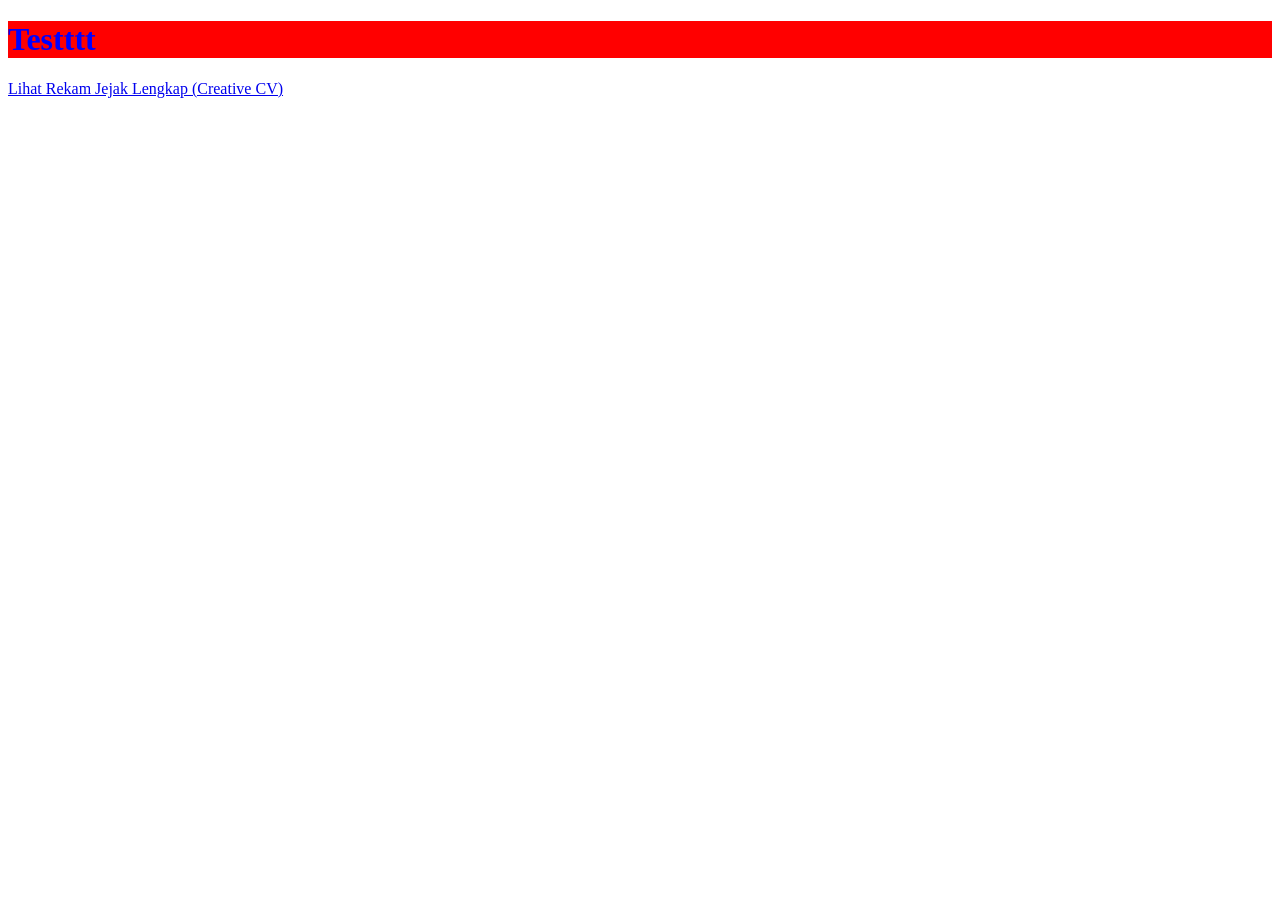
==== Portofolio/index.html @ dd3032a7 "add skeletal section" ====
<!DOCTYPE html>
<html lang="en">
<head>
    <meta charset="UTF-8">
    <meta name="viewport" content="width=device-width, initial-scale=1.0">
    <title>Document</title>
    <link rel="stylesheet" href="style.css">
</head>
<body>
    <div>
        <h1>Testttt</h1>
    </div>

    <!-- ==========================================
         ZONA 1: (Hero & Narasi Pembangunan)
         ========================================== -->
    <div id="section-hero">
        <!-- Foto Profil, Nama, Sub-title, & Social Icons -->
    </div>

    <div id="section-narasi">
        <!-- Teks Narasi "Membangun Indonesia..." -->
    </div>


    <!-- ==========================================
         ZONA 2: (Karya Nyata & Form Aspirasi)
         ========================================== -->
    <div id="section-karya">
        <!-- Grid Kartu Portofolio (Tol, IKN, Hilirisasi) + Pseudo-class Hover -->
    </div>

    <div id="section-aspirasi">
        <!-- Form Aspirasi & Sapa Warga -->
    </div>

    <div id="section-cta">
        <!-- Tombol Call to Action mengarah ke cv.html -->
        <a href="cv.html" class="btn-cv">Lihat Rekam Jejak Lengkap (Creative CV)</a>
    </div>
</body>
</html>
---- Portofolio/style.css ----
h1 {
    background-color: red;
    color: blue;
}
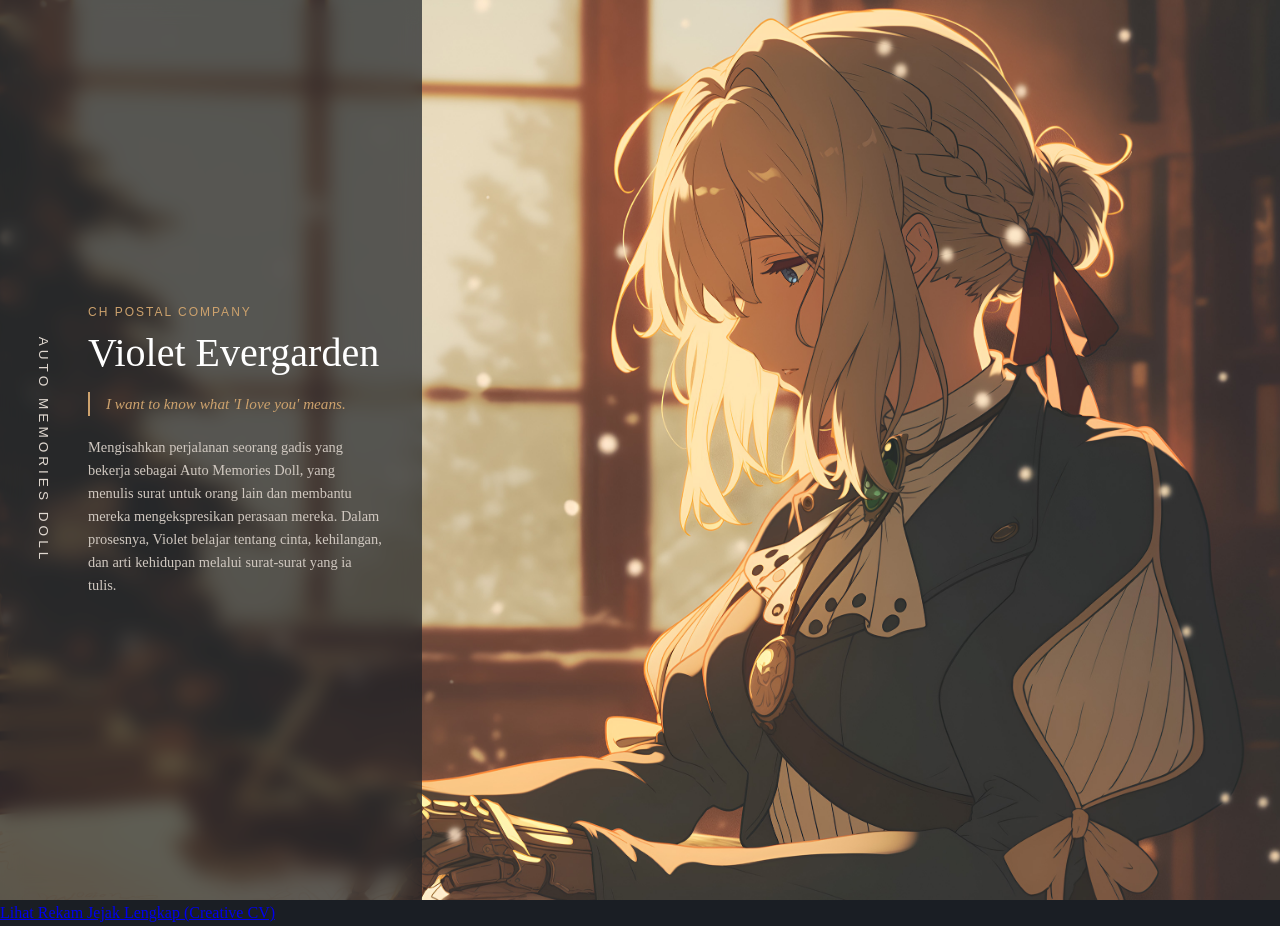
==== commit f57244cf: "tampak depan pokoknya" ====
--- a/Portofolio/index.html
+++ b/Portofolio/index.html
@@ -4,21 +4,35 @@
     <meta charset="UTF-8">
     <meta name="viewport" content="width=device-width, initial-scale=1.0">
     <title>Document</title>
-    <link rel="stylesheet" href="style.css">
+    <link rel="stylesheet" href="index.css">
 </head>
 <body>
-    <div>
-        <h1>Testttt</h1>
-    </div>
-
     <!-- ==========================================
          ZONA 1: (Hero & Narasi Pembangunan)
          ========================================== -->
-    <div id="section-hero">
-        <!-- Foto Profil, Nama, Sub-title, & Social Icons -->
+    <div id="main-profile">
+        
+        <div class="vertical-title">
+            <span>AUTO MEMORIES DOLL</span>
+        </div>
+
+        <div class="chara-card">
+            <div class="chara-content">
+                <span class="subheading">CH POSTAL COMPANY</span>
+                <h1>Violet Evergarden</h1>
+                <p class="quote">I want to know what 'I love you' means.</p>
+                <p class="description">
+                    Mengisahkan perjalanan seorang gadis yang bekerja sebagai Auto Memories Doll, yang menulis surat untuk orang lain dan membantu mereka mengekspresikan perasaan mereka. Dalam prosesnya, Violet belajar tentang cinta, kehilangan, dan arti kehidupan melalui surat-surat yang ia tulis.
+                </p>
+            </div>
+
+            <div class="violet-image">
+                <img src="assets/violet-overview.jpg" alt="Violet Evergarden Writing Letter">
+            </div>
+        </div>
     </div>
 
-    <div id="section-narasi">
+    <div>
         <!-- Teks Narasi "Membangun Indonesia..." -->
     </div>
 
--- a/Portofolio/index.css
+++ b/Portofolio/index.css
@@ -0,0 +1,153 @@
+/* base style */
+
+* {
+    margin: 0;
+    padding: 0;
+    box-sizing: border-box;
+}
+
+body {
+    background-color: #1a1e24;
+    font-family: 'Georgia', serif;
+    color: #2b2b2b;
+    line-height: 1.6;
+}
+
+/* Main profilllll */
+
+#main-profile {
+    position: relative;
+    display: flex;
+    width: 100vw;
+    height: 100vh;
+    padding: 0;
+    overflow: hidden;
+}
+
+.vertical-title {
+    position: absolute;
+    left: 2rem;
+    top: 50%;
+    transform: translateY(-50%);
+    writing-mode: vertical-rl;
+    font-size: 0.85rem;
+    letter-spacing: 4px;
+    color: #e0d8d0;
+    font-family: sans-serif;
+    z-index: 10;
+}
+
+.chara-card {
+    display: flex;
+    flex-direction: row;
+    width: 100%;
+    height: 100%;
+    position: relative;
+    background-color: transparent;
+}
+
+.chara-content {
+    flex: none;
+    width: 33vw;
+    max-width: 33vw;
+    padding: 3.5rem 2.5rem 3.5rem 5.5rem;
+    display: flex;
+    flex-direction: column;
+    justify-content: center;
+    color: #e0d8d0;
+    background-color: rgba(26, 30, 36, 0.7);
+    backdrop-filter: blur(10px);
+    z-index: 2;
+}
+
+.subheading {
+    font-size: 0.75rem;
+    letter-spacing: 2px;
+    color: #cda26d;
+    margin-bottom: 0.5rem;
+    font-family: sans-serif;
+}
+
+.chara-content h1 {
+    font-size: 2.5rem;
+    font-weight: normal;
+    margin-bottom: 1rem;
+    color: #ffffff;
+    line-height: 1.15;
+}
+
+.chara-content .quote {
+    font-style: italic;
+    color: #cda26d;
+    margin-bottom: 1.25rem;
+    border-left: 2px solid #cda26d;
+    padding-left: 1rem;
+    font-size: 0.95rem;
+    transition: color 0.3s ease;
+}
+
+.chara-content .quote:hover {
+    color: #ffffff;
+}
+
+.chara-content .description {
+    font-size: 0.9rem;
+    color: #d0c8c0;
+    line-height: 1.6;
+    text-align: left;
+}
+
+.violet-image {
+    position: absolute;
+    top: 0;
+    right: 0;
+    width: 100%;
+    height: 100%;
+    z-index: 1;
+}
+
+.violet-image img {
+    width: 100%;
+    height: 100%;
+    object-fit: cover;
+    object-position: 70% center;
+    display: block;
+}
+
+.violet-image img:hover {
+    opacity: 0.95;
+}
+
+/* responsive babyyyyy */
+
+@media screen and (max-width: 768px) {
+    #main-profile {
+        height: auto;
+        min-height: 100vh;
+    }
+
+    .vertical-title {
+        display: none;
+    }
+
+    .chara-card {
+        flex-direction: column-reverse;
+    }
+
+    .violet-image {
+        position: relative;
+        height: 40vh;
+        width: 100%;
+    }
+
+    .chara-content {
+        width: 100vw;
+        max-width: 100vw;
+        padding: 2.5rem 1.5rem;
+        background-color: rgba(26, 30, 36, 0.85);
+    }
+
+    .chara-content h1 {
+        font-size: 2rem;
+    }
+}
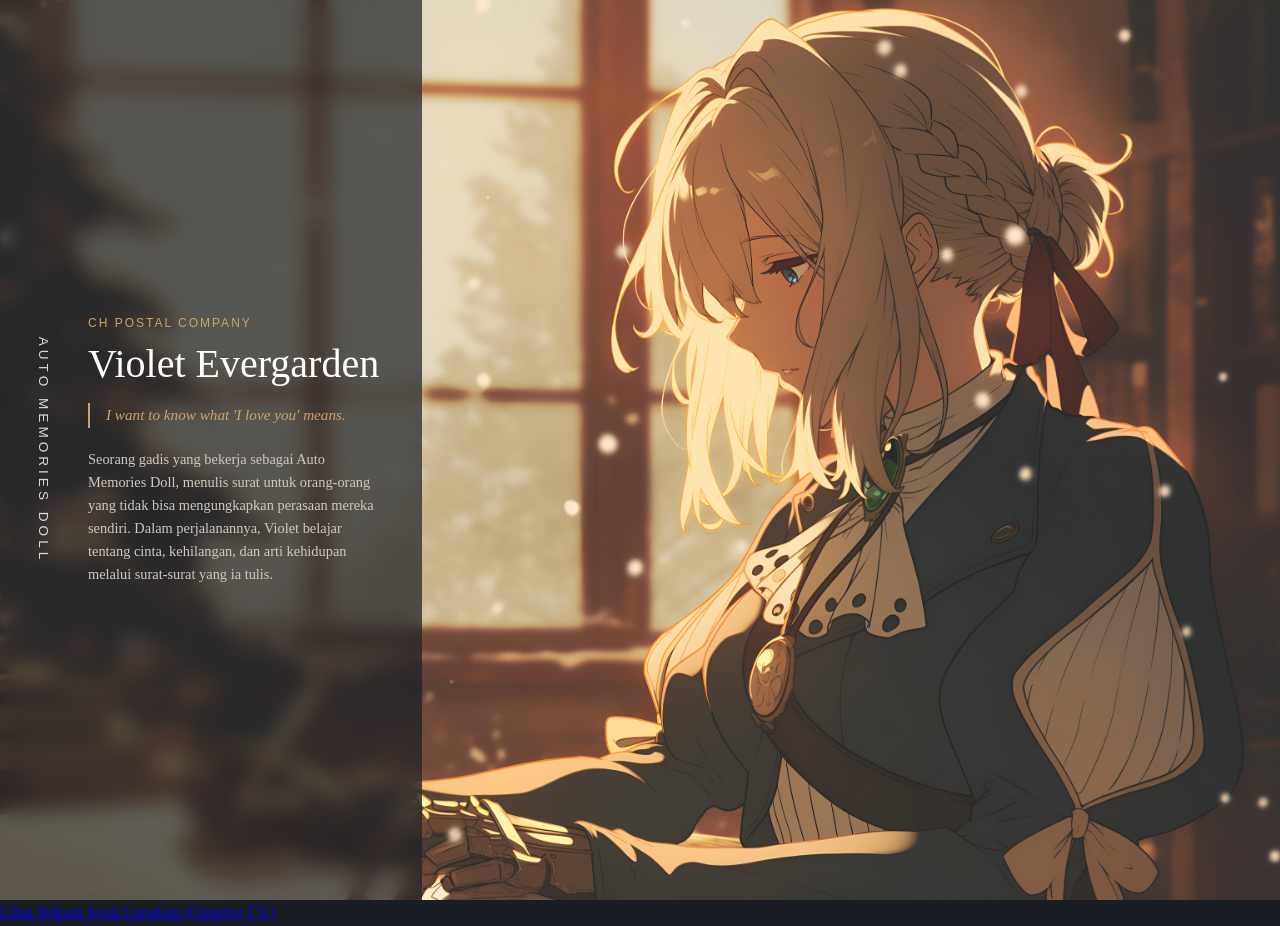
==== commit 0475cb42: "ubahhh deskripsi dikit" ====
--- a/Portofolio/index.html
+++ b/Portofolio/index.html
@@ -22,7 +22,7 @@
                 <h1>Violet Evergarden</h1>
                 <p class="quote">I want to know what 'I love you' means.</p>
                 <p class="description">
-                    Mengisahkan perjalanan seorang gadis yang bekerja sebagai Auto Memories Doll, yang menulis surat untuk orang lain dan membantu mereka mengekspresikan perasaan mereka. Dalam prosesnya, Violet belajar tentang cinta, kehilangan, dan arti kehidupan melalui surat-surat yang ia tulis.
+                    Seorang gadis yang bekerja sebagai Auto Memories Doll, menulis surat untuk orang-orang yang tidak bisa mengungkapkan perasaan mereka sendiri. Dalam perjalanannya, Violet belajar tentang cinta, kehilangan, dan arti kehidupan melalui surat-surat yang ia tulis.
                 </p>
             </div>
 
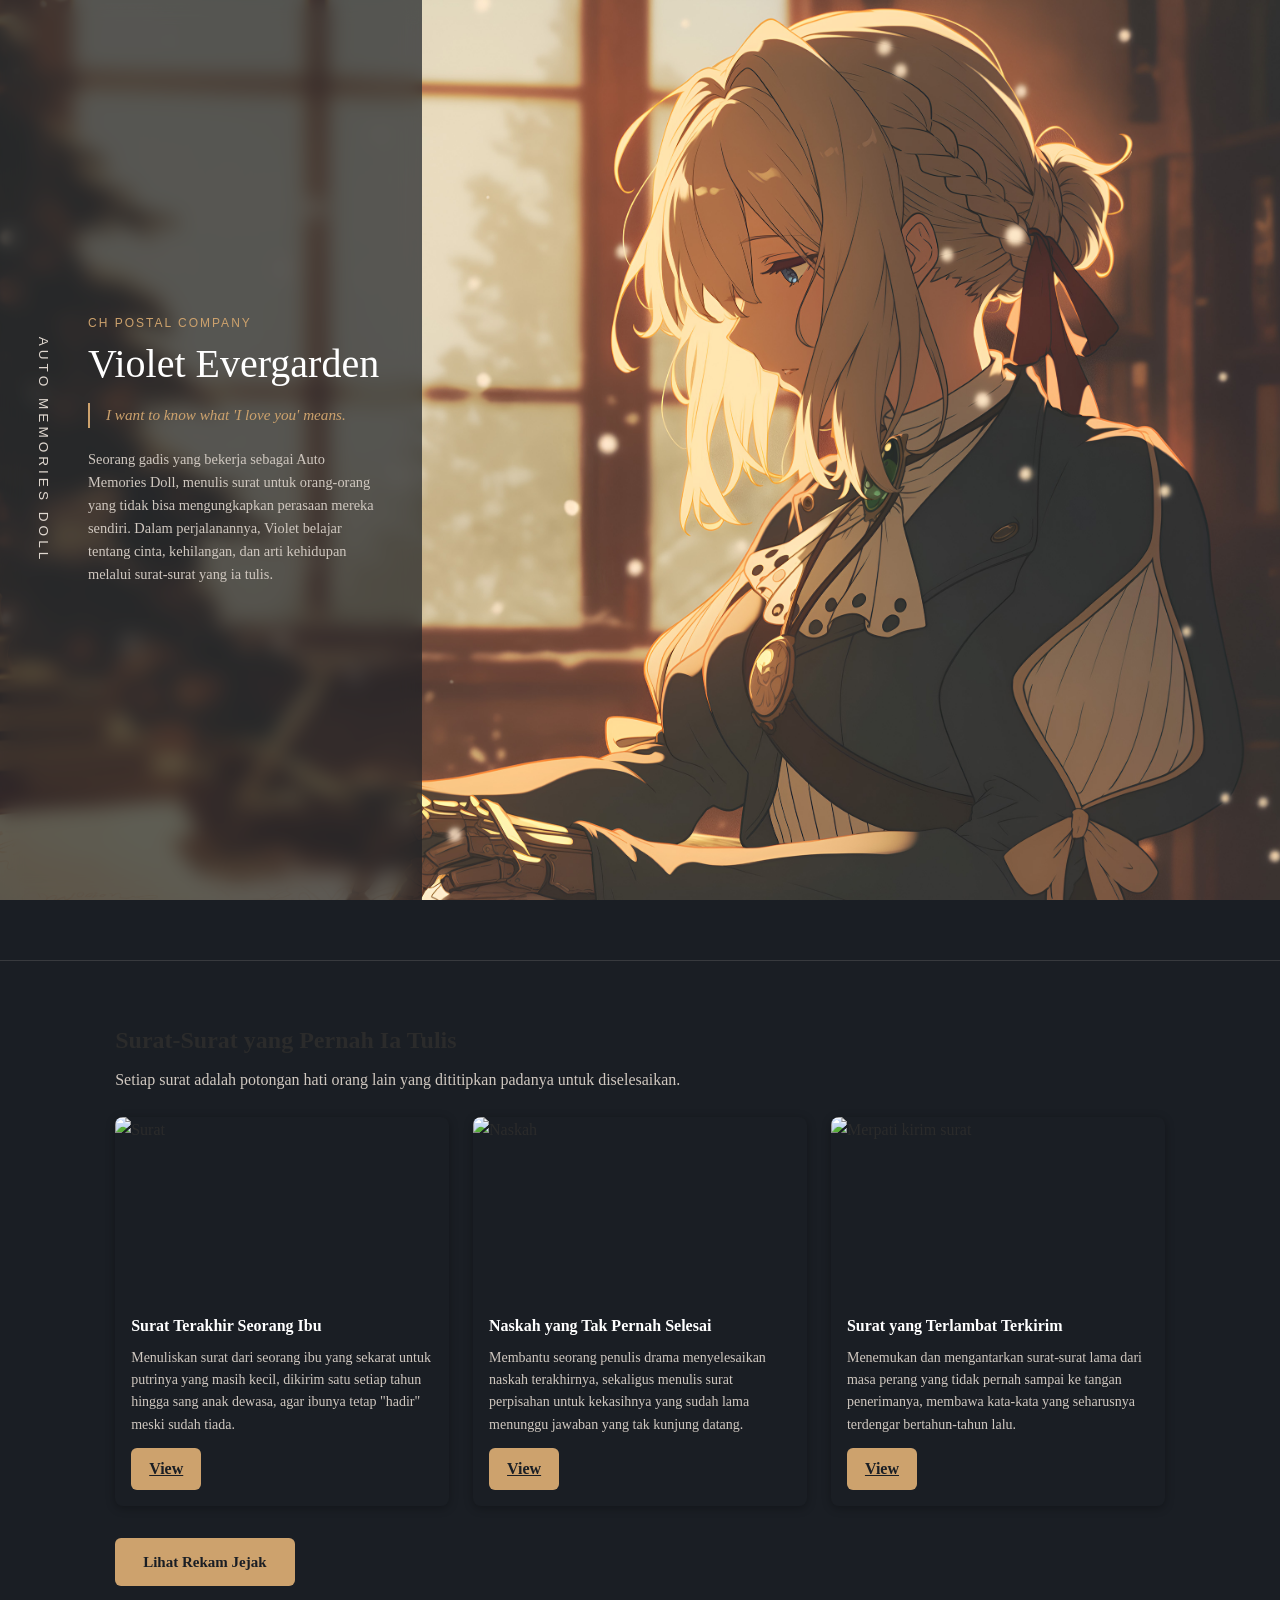
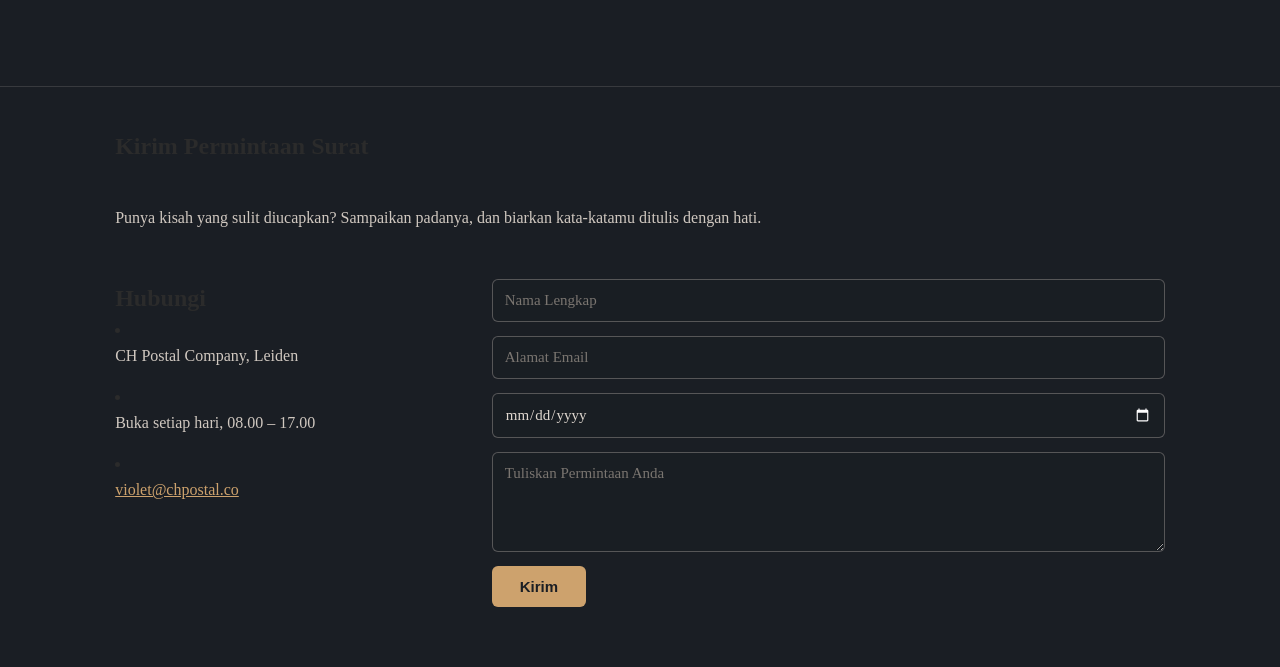
==== commit 0ff1803a: "update karya dan aspirasi" ====
--- a/Portofolio/index.html
+++ b/Portofolio/index.html
@@ -37,20 +37,106 @@
     </div>
 
 
-    <!-- ==========================================
-         ZONA 2: (Karya Nyata & Form Aspirasi)
-         ========================================== -->
-    <div id="section-karya">
-        <!-- Grid Kartu Portofolio (Tol, IKN, Hilirisasi) + Pseudo-class Hover -->
+   <div class="section-karya">
+        <h2>Surat-Surat yang Pernah Ia Tulis</h2>
+        <p>Setiap surat adalah potongan hati orang lain yang dititipkan padanya untuk diselesaikan.</p>
+
+        <div class="gallery">
+            <div class="kartu">
+                <img 
+                    src="https://i.pinimg.com/736x/f5/fd/c1/f5fdc143bde5fe8d6f9b1ac903088f05.jpg"
+                    alt="Surat"
+                />
+                <div class="layer"></div>
+                <div class="info">
+                    <h4>Surat Terakhir Seorang Ibu</h4>
+                    <p>Menuliskan surat dari seorang ibu yang sekarat untuk putrinya yang masih kecil, dikirim satu setiap tahun hingga sang anak dewasa, agar ibunya tetap "hadir" meski sudah tiada.</p>
+                    <a href="#modal-surat-ibu" class="btn-view">View</a>
+                </div>
+            </div>
+
+            <div class="kartu">
+                <img 
+                    src="https://i.pinimg.com/736x/16/4b/52/164b52b3f95d512fece425ed1a3757fb.jpg"
+                    alt="Naskah"
+                />
+                <div class="layer"></div>
+                <div class="info">
+                    <h4>Naskah yang Tak Pernah Selesai</h4>
+                    <p>Membantu seorang penulis drama menyelesaikan naskah terakhirnya, sekaligus menulis surat perpisahan untuk kekasihnya yang sudah lama menunggu jawaban yang tak kunjung datang.</p>
+                    <a href="#modal-naskah" class="btn-view">View</a>
+                </div>
+            </div>
+
+            <div class="kartu">
+                <img 
+                    src="https://i.pinimg.com/736x/d2/d3/97/d2d3979cb05056495d902c4c0b17116c.jpg"
+                    alt="Merpati kirim surat"
+                />
+                <div class="layer"></div>
+                <div class="info">
+                    <h4>Surat yang Terlambat Terkirim</h4>
+                    <p>Menemukan dan mengantarkan surat-surat lama dari masa perang yang tidak pernah sampai ke tangan penerimanya, membawa kata-kata yang seharusnya terdengar bertahun-tahun lalu.</p>
+                    <a href="#modal-merpati" class="btn-view">View</a>
+                </div>
+            </div>
+        </div>
+
+        <div id="section-cta">
+        <a href="cv.html" target="_blank" class="btn-rekam-jejak">Lihat Rekam Jejak</a>
+        </div>
+        
+        <div id="modal-surat-ibu" class="modal">
+            <a href="#" class="modal-overlay"></a>
+            <div class="modal-content">
+                <a href="#" class="modal-close">&times;</a>
+                <img src="https://i.pinimg.com/736x/f5/fd/c1/f5fdc143bde5fe8d6f9b1ac903088f05.jpg" alt="Surat Terakhir Seorang Ibu">
+                <h4>Surat Terakhir Seorang Ibu</h4>
+                <p>Menuliskan surat dari seorang ibu yang sekarat untuk putrinya yang masih kecil, dikirim satu setiap tahun hingga sang anak dewasa, agar ibunya tetap "hadir" meski sudah tiada.</p>
+            </div>
+        </div>
+
+        <div id="modal-naskah" class="modal">
+            <a href="#" class="modal-overlay"></a>
+            <div class="modal-content">
+                <a href="#" class="modal-close">&times;</a>
+                <img src="https://i.pinimg.com/736x/16/4b/52/164b52b3f95d512fece425ed1a3757fb.jpg" alt="Naskah yang Tak Pernah Selesai">
+                <h4>Naskah yang Tak Pernah Selesai</h4>
+                <p>Membantu seorang penulis drama menyelesaikan naskah terakhirnya, sekaligus menulis surat perpisahan untuk kekasihnya yang sudah lama menunggu jawaban yang tak kunjung datang.</p>
+            </div>
+        </div>
+
+        <div id="modal-merpati" class="modal">
+            <a href="#" class="modal-overlay"></a>
+            <div class="modal-content">
+                <a href="#" class="modal-close">&times;</a>
+                <img src="https://i.pinimg.com/736x/d2/d3/97/d2d3979cb05056495d902c4c0b17116c.jpg" alt="Surat yang Terlambat Terkirim">
+                <h4>Surat yang Terlambat Terkirim</h4>
+                <p>Menemukan dan mengantarkan surat-surat lama dari masa perang yang tidak pernah sampai ke tangan penerimanya, membawa kata-kata yang seharusnya terdengar bertahun-tahun lalu.</p>
+            </div>
+        </div>
     </div>
 
-    <div id="section-aspirasi">
-        <!-- Form Aspirasi & Sapa Warga -->
-    </div>
+    <div class="section-aspirasi">
+        <h2>Kirim Permintaan Surat</h2>
+        <p>Punya kisah yang sulit diucapkan? Sampaikan padanya, dan biarkan kata-katamu ditulis dengan hati.</p>
 
-    <div id="section-cta">
-        <!-- Tombol Call to Action mengarah ke cv.html -->
-        <a href="cv.html" class="btn-cv">Lihat Rekam Jejak Lengkap (Creative CV)</a>
+        <div class="kontak">
+            <h2>Hubungi</h2>
+            <li><i>CH Postal Company, Leiden</i></li>
+            <li><i>Buka setiap hari, 08.00 &ndash; 17.00</i></li>
+            <li><i><a href="mailto:violet@chpostal.co">violet@chpostal.co</a></i></li>
+        </div>
+
+        <div class="form">
+            <form action="/submit" method="POST">
+                <input type="text" id="name" name="name" placeholder="Nama Lengkap" required>
+                <input type="email" id="email" name="email" placeholder="Alamat Email" required>
+                <input type="date" id="date" name="date" required>
+                <textarea id="pesan" name="pesan" placeholder="Tuliskan Permintaan Anda" required></textarea>
+                <button type="submit">Kirim</button>
+            </form>
+        </div>
     </div>
 </body>
 </html>
--- a/Portofolio/index.css
+++ b/Portofolio/index.css
@@ -150,4 +150,345 @@
     .chara-content h1 {
         font-size: 2rem;
     }
+}
+
+.section-karya {
+    margin-top: 60px;
+    padding: 60px 9% 40px;
+    border-top: 1px solid rgba(224, 216, 208, 0.15);
+}
+
+.section-karya h2 {
+    margin-bottom: 8px;
+}
+
+.section-karya  p {
+    color: #d0c8c0; /* disamakan sama .description */
+    margin-bottom: 24px;
+}
+
+.gallery {
+    display: grid;
+    grid-template-columns: repeat(3, 1fr);
+    gap: 24px;
+    margin-bottom: 24px;
+}
+
+.kartu {
+    position: relative;
+    border-radius: 8px;
+    overflow: hidden;
+    background-color: rgba(26, 30, 36, 0.7); /* disamakan sama .chara-content */
+    box-shadow: 0 2px 10px rgba(0, 0, 0, 0.3);
+}
+
+.kartu img {
+    width: 100%;
+    height: 180px;
+    object-fit: cover;
+    display: block;
+}
+
+.kartu .layer {
+    position: absolute;
+    top: 0;
+    left: 0;
+    width: 100%;
+    height: 180px;
+    background-color: rgba(26, 30, 36, 0.6);
+    opacity: 0;
+    transition: opacity 0.3s ease;
+}
+
+.kartu:hover .layer {
+    opacity: 1;
+}
+
+.kartu .info {
+    padding: 16px;
+}
+
+.kartu .info h4 {
+    font-size: 16px;
+    margin: 0 0 8px 0;
+    color: #ffffff;
+}
+
+.kartu .info p {
+    font-size: 14px;
+    color: #d0c8c0;
+    margin-bottom: 12px;
+}
+
+.info .btn-view {
+    display: inline-block;
+    background-color: #cda26d;
+    color: #1a1e24;
+    padding: 8px 18px;
+    border-radius: 6px;
+    font-weight: bold;
+    cursor: pointer;
+    transition: color 0.3s ease, background-color 0.2s ease;
+}
+
+.info .btn-view:hover {
+    background-color: transparent;
+    color: #ffffff;
+    border: 1px solid #cda26d;
+}
+
+.btn-rekam-jejak {
+    display: inline-block;
+    background-color: #cda26d;
+    color: #1a1e24;
+    text-decoration: none;
+    padding: 12px 28px;
+    border-radius: 6px;
+    font-weight: bold;
+    font-size: 15px;
+    margin-top: 8px;
+    transition: color 0.3s ease, background-color 0.2s ease;
+}
+
+.btn-rekam-jejak:hover {
+    background-color: transparent;
+    color: #ffffff;
+    border: 1px solid #cda26d;
+}
+
+/* ===== MODAL POPUP ===== */
+.modal {
+    display: none;
+    position: fixed;
+    top: 0;
+    left: 0;
+    width: 100%;
+    height: 100%;
+    z-index: 1000;
+    align-items: center;
+    justify-content: center;
+}
+
+.modal:target {
+    display: flex;
+}
+
+.modal-overlay {
+    position: absolute;
+    top: 0;
+    left: 0;
+    width: 100%;
+    height: 100%;
+    background-color: rgba(26, 30, 36, 0.85);
+}
+
+.modal-content {
+    position: relative;
+    background-color: #1a1e24;
+    border: 1px solid rgba(224, 216, 208, 0.15);
+    border-radius: 10px;
+    padding: 32px;
+    max-width: 500px;
+    width: 90%;
+    z-index: 1001;
+    color: #e0d8d0;
+    max-height: 85vh;
+    overflow-y: auto;
+}
+
+.modal-content img {
+    width: 100%;
+    border-radius: 8px;
+    margin-bottom: 16px;
+}
+
+.modal-content h4 {
+    color: #ffffff;
+    margin-bottom: 12px;
+}
+
+.modal-content p {
+    font-size: 14px;
+    line-height: 1.7;
+    color: #d0c8c0;
+}
+
+.modal-close {
+    position: absolute;
+    top: 12px;
+    right: 16px;
+    color: #e0d8d0;
+    font-size: 24px;
+    text-decoration: none;
+    line-height: 1;
+    z-index: 1002;
+}
+
+.modal-close:hover {
+    color: #cda26d;
+}
+
+/* ===== SECTION KANAL MEDIA / FORM ===== */
+.section-aspirasi {
+    margin-top: 60px;
+    padding: 40px 9% 60px;
+    border-top: 1px solid rgba(224, 216, 208, 0.15);
+    display: flex;
+    flex-wrap: wrap;
+    gap: 40px;
+}
+
+.section-aspirasi h2,
+.section-aspirasi > p {
+    flex-basis: 100%;
+}
+
+.section-aspirasi > p {
+    color: #d0c8c0;
+    margin-bottom: 8px;
+}
+
+.kontak {
+    flex: 1;
+    min-width: 250px;
+}
+
+.kontak h3 {
+    margin-bottom: 16px;
+    color: #ffffff;
+}
+
+.kontak i {
+    display: flex;
+    align-items: flex-start;
+    gap: 10px;
+    margin-bottom: 16px;
+    color: #d0c8c0;
+    font-style: normal;
+}
+
+.kontak i a {
+    color: #cda26d;
+}
+
+.kontak i a:hover {
+    color: #ffffff;
+}
+
+.form {
+    flex: 2;
+    min-width: 300px;
+}
+
+.form form {
+    display: flex;
+    flex-direction: column;
+    gap: 14px;
+}
+
+.form input,
+.form textarea {
+    padding: 12px;
+    border: 1px solid rgba(224, 216, 208, 0.3);
+    border-radius: 6px;
+    font-family: inherit;
+    font-size: 15px;
+    width: 100%;
+    background-color: rgba(26, 30, 36, 0.7);
+    color: #e0d8d0;
+}
+
+.form input::placeholder,
+.form textarea::placeholder {
+    color: #7a7570;
+}
+
+.form textarea {
+    min-height: 100px;
+    resize: vertical;
+}
+
+.form input:focus,
+.form textarea:focus {
+    outline: none;
+    border-color: #cda26d;
+    box-shadow: 0 0 0 3px rgba(205, 162, 109, 0.15);
+}
+
+.form input[type="date"]::-webkit-calendar-picker-indicator {
+    filter: invert(1);
+    cursor: pointer;
+}
+
+.form button {
+    align-self: flex-start;
+    background-color: #cda26d;
+    color: #1a1e24;
+    border: none;
+    padding: 12px 28px;
+    border-radius: 6px;
+    font-size: 15px;
+    font-weight: bold;
+    cursor: pointer;
+    transition: color 0.3s ease, background-color 0.2s ease;
+}
+
+.form button:hover {
+    background-color: transparent;
+    color: #ffffff;
+    border: 1px solid #cda26d;
+}
+
+/* ===== RESPONSIVE ===== */
+@media screen and (max-width: 900px) {
+    .gallery {
+        grid-template-columns: repeat(2, 1fr);
+    }
+}
+
+@media screen and (max-width: 768px) {
+    #main-profile {
+        height: auto;
+        min-height: 100vh;
+    }
+
+    .vertical-title {
+        display: none;
+    }
+
+    .chara-card {
+        flex-direction: column-reverse;
+    }
+
+    .violet-image {
+        position: relative;
+        height: 40vh;
+        width: 100%;
+    }
+
+    .chara-content {
+        width: 100vw;
+        max-width: 100vw;
+        padding: 2.5rem 1.5rem;
+        background-color: rgba(26, 30, 36, 0.85);
+    }
+
+    .chara-content h1 {
+        font-size: 2rem;
+    }
+}
+
+@media (max-width: 600px) {
+    .gallery {
+        grid-template-columns: 1fr;
+    }
+
+    .kanal-media {
+        flex-direction: column;
+    }
+
+    .modal-content {
+        padding: 24px;
+        width: 95%;
+    }
 }
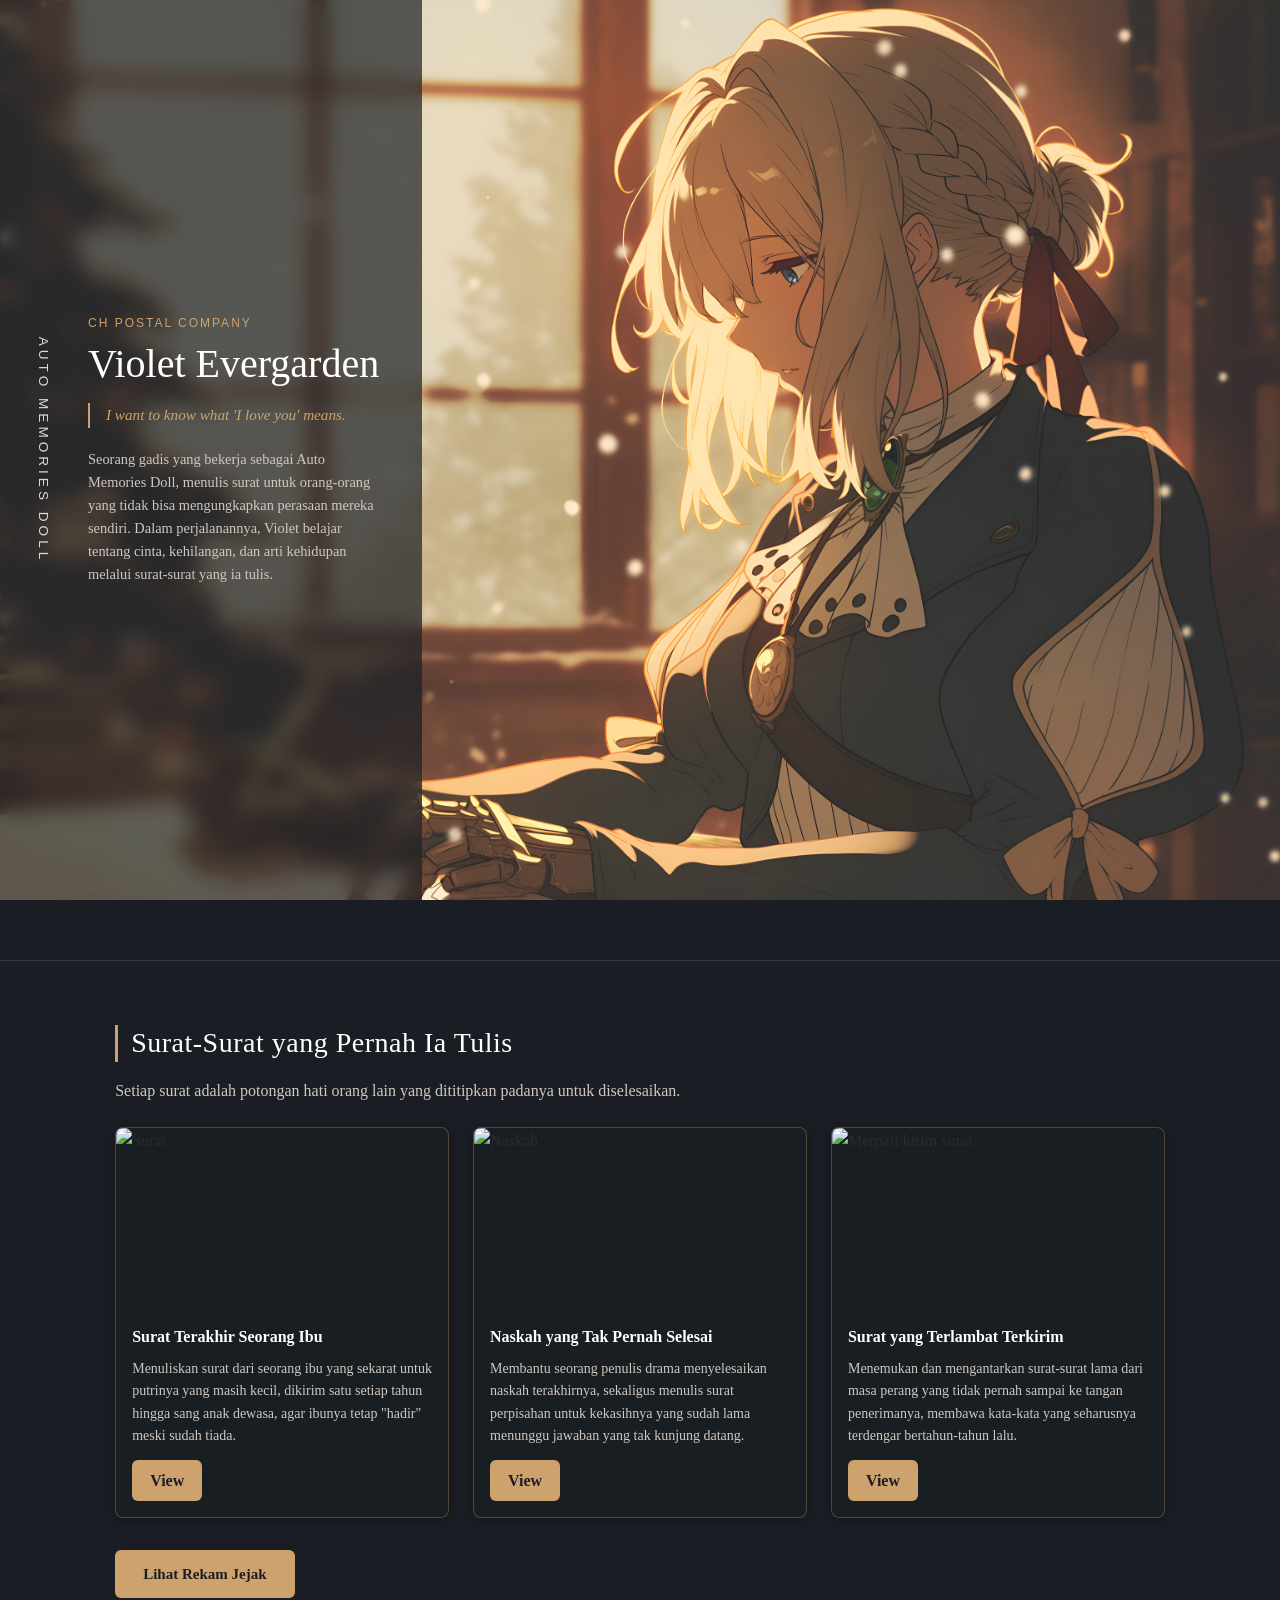
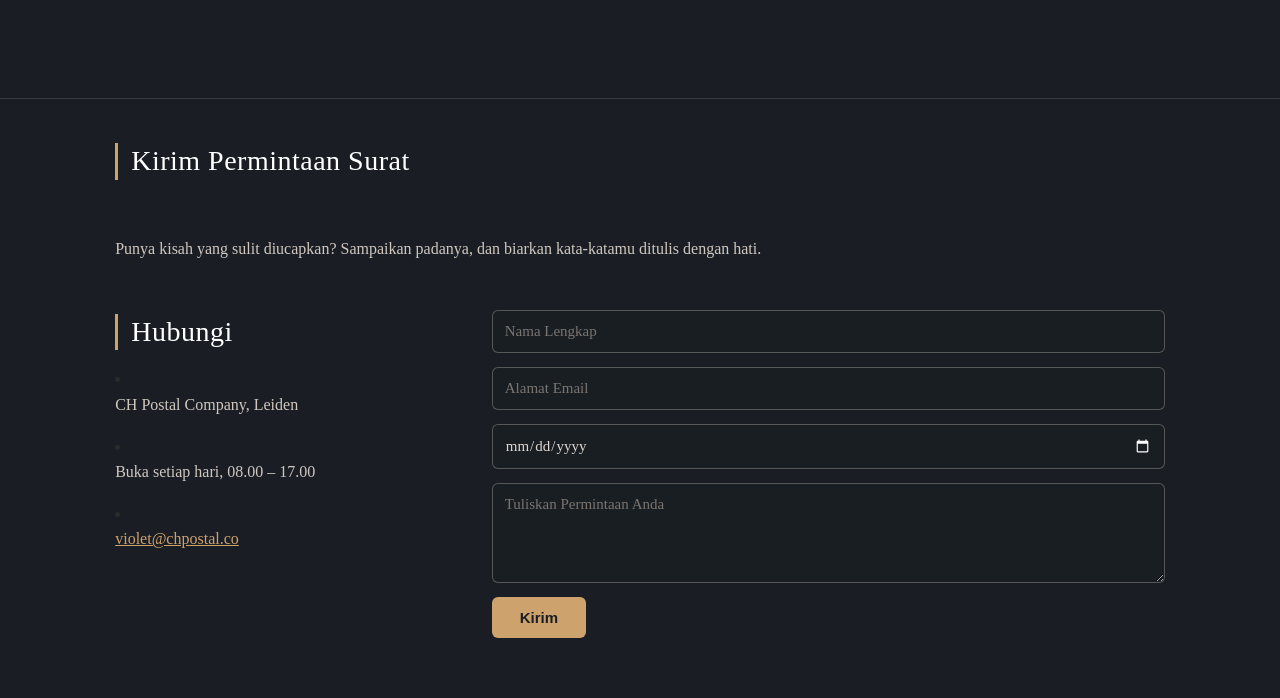
==== commit 2651bcb3: "rapihin dikit" ====
--- a/Portofolio/index.html
+++ b/Portofolio/index.html
@@ -7,9 +7,7 @@
     <link rel="stylesheet" href="index.css">
 </head>
 <body>
-    <!-- ==========================================
-         ZONA 1: (Hero & Narasi Pembangunan)
-         ========================================== -->
+    
     <div id="main-profile">
         
         <div class="vertical-title">
@@ -30,10 +28,6 @@
                 <img src="assets/violet-overview.jpg" alt="Violet Evergarden Writing Letter">
             </div>
         </div>
-    </div>
-
-    <div>
-        <!-- Teks Narasi "Membangun Indonesia..." -->
     </div>
 
 
--- a/Portofolio/index.css
+++ b/Portofolio/index.css
@@ -118,52 +118,37 @@
     opacity: 0.95;
 }
 
-/* responsive babyyyyy */
-
-@media screen and (max-width: 768px) {
-    #main-profile {
-        height: auto;
-        min-height: 100vh;
-    }
-
-    .vertical-title {
-        display: none;
-    }
-
-    .chara-card {
-        flex-direction: column-reverse;
-    }
-
-    .violet-image {
-        position: relative;
-        height: 40vh;
-        width: 100%;
-    }
-
-    .chara-content {
-        width: 100vw;
-        max-width: 100vw;
-        padding: 2.5rem 1.5rem;
-        background-color: rgba(26, 30, 36, 0.85);
-    }
-
-    .chara-content h1 {
-        font-size: 2rem;
-    }
-}
-
+/* ===== SECTION KARYA ===== */
 .section-karya {
     margin-top: 60px;
     padding: 60px 9% 40px;
     border-top: 1px solid rgba(224, 216, 208, 0.15);
 }
 
-.section-karya h2 {
-    margin-bottom: 8px;
-}
-
-.section-karya  p {
-    color: #d0c8c0; /* disamakan sama .description */
+.section-karya h2,
+.section-aspirasi h2 {
+    color: #ffffff;
+    font-size: 28px;
+    font-weight: normal;
+    margin-bottom: 12px;
+    letter-spacing: 0.5px;
+    position: relative;
+    padding-left: 16px;
+}
+
+.section-karya h2::before,
+.section-aspirasi h2::before {
+    content: "";
+    position: absolute;
+    left: 0;
+    top: 4px;
+    bottom: 4px;
+    width: 3px;
+    background-color: #cda26d;
+}
+
+.section-karya p {
+    color: #d0c8c0;
     margin-bottom: 24px;
 }
 
@@ -178,8 +163,14 @@
     position: relative;
     border-radius: 8px;
     overflow: hidden;
-    background-color: rgba(26, 30, 36, 0.7); /* disamakan sama .chara-content */
+    background-color: rgba(26, 30, 36, 0.7);
+    border: 1px solid rgba(205, 162, 109, 0.3);
     box-shadow: 0 2px 10px rgba(0, 0, 0, 0.3);
+    transition: border-color 0.3s ease;
+}
+
+.kartu:hover {
+    border-color: rgba(205, 162, 109, 0.7);
 }
 
 .kartu img {
@@ -228,6 +219,7 @@
     border-radius: 6px;
     font-weight: bold;
     cursor: pointer;
+    text-decoration: none;
     transition: color 0.3s ease, background-color 0.2s ease;
 }
 
@@ -328,7 +320,7 @@
     color: #cda26d;
 }
 
-/* ===== SECTION KANAL MEDIA / FORM ===== */
+/* ===== SECTION ASPIRASI / FORM ===== */
 .section-aspirasi {
     margin-top: 60px;
     padding: 40px 9% 60px;
@@ -483,7 +475,7 @@
         grid-template-columns: 1fr;
     }
 
-    .kanal-media {
+    .section-aspirasi {
         flex-direction: column;
     }
 
